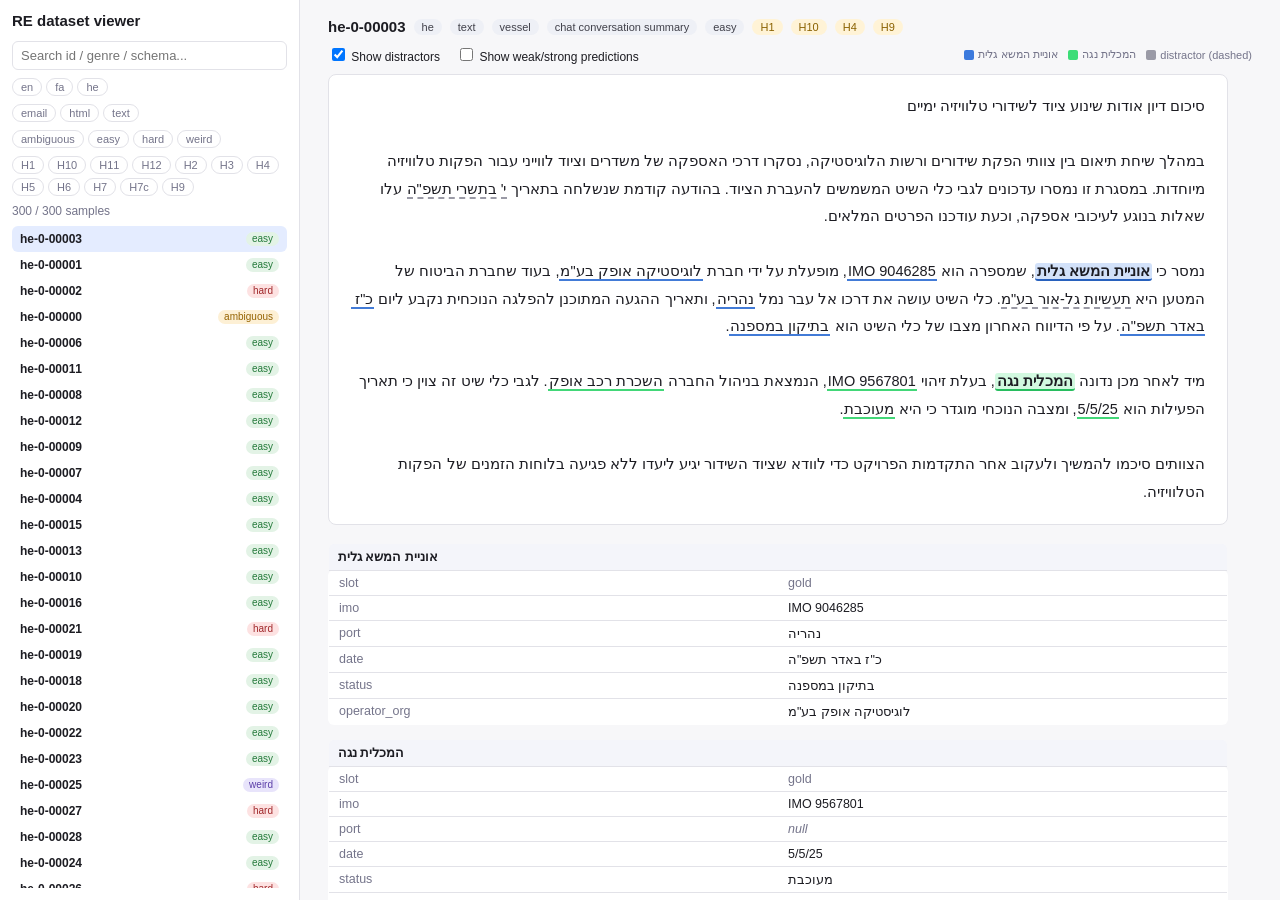
==== viewer/index.html @ ba24c869 "Add a static dataset viewer (entities/relations highlighted in text/HTML/email) - viewer/: vanilla-J" ====
<!doctype html>
<html lang="en">
<head>
<meta charset="utf-8">
<title>RE dataset viewer</title>
<meta name="viewport" content="width=device-width, initial-scale=1">
<link rel="stylesheet" href="style.css">
</head>
<body>
<div id="app">
  <aside id="sidebar">
    <h1>RE dataset viewer</h1>
    <input id="search" type="text" placeholder="Search id / genre / schema..." autocomplete="off">
    <div class="filter-group" id="lang-filters"></div>
    <div class="filter-group" id="format-filters"></div>
    <div class="filter-group" id="tier-filters"></div>
    <div class="filter-group" id="hardcase-filters"></div>
    <div id="sample-count" class="muted"></div>
    <ul id="sample-list"></ul>
  </aside>

  <main id="main">
    <div id="empty-state" class="muted">Select a sample on the left.</div>
    <div id="sample-view" hidden>
      <header id="sample-header"></header>

      <div id="controls">
        <label><input type="checkbox" id="toggle-decoys" checked> Show distractors</label>
        <label><input type="checkbox" id="toggle-preds"> Show weak/strong predictions</label>
        <span id="legend"></span>
      </div>

      <div id="doc-container" class="doc-text"></div>

      <section id="records-panel"></section>
    </div>
  </main>
</div>
<script src="data.js"></script>
<script src="app.js"></script>
</body>
</html>
---- viewer/style.css ----
:root {
  --bg: #f7f7f9;
  --panel: #ffffff;
  --border: #e2e2e8;
  --text: #1c1c22;
  --muted: #74748a;
  --accent: #2563eb;
}

* { box-sizing: border-box; }

body {
  margin: 0;
  font-family: -apple-system, Segoe UI, Roboto, Arial, sans-serif;
  color: var(--text);
  background: var(--bg);
}

#app {
  display: grid;
  grid-template-columns: 300px 1fr;
  height: 100vh;
}

#sidebar {
  border-right: 1px solid var(--border);
  background: var(--panel);
  padding: 12px;
  overflow-y: auto;
  display: flex;
  flex-direction: column;
  gap: 8px;
}

#sidebar h1 {
  font-size: 15px;
  margin: 0 0 4px;
}

#search {
  padding: 6px 8px;
  border: 1px solid var(--border);
  border-radius: 6px;
  font-size: 13px;
}

.filter-group {
  display: flex;
  flex-wrap: wrap;
  gap: 4px;
}

.chip {
  font-size: 11px;
  padding: 2px 8px;
  border-radius: 999px;
  border: 1px solid var(--border);
  background: #fff;
  cursor: pointer;
  user-select: none;
  color: var(--muted);
}

.chip.active {
  background: var(--accent);
  border-color: var(--accent);
  color: #fff;
}

.muted { color: var(--muted); font-size: 12px; }

#sample-list {
  list-style: none;
  margin: 0;
  padding: 0;
  overflow-y: auto;
  flex: 1;
}

#sample-list li {
  padding: 6px 8px;
  border-radius: 6px;
  cursor: pointer;
  font-size: 12px;
  display: flex;
  justify-content: space-between;
  gap: 6px;
}

#sample-list li:hover { background: #f0f1f5; }
#sample-list li.selected { background: #e4ecff; }

#sample-list .sid { font-weight: 600; }
#sample-list .tier-tag { font-size: 10px; padding: 1px 6px; border-radius: 999px; }
.tier-hard { background: #fde2e2; color: #a0272a; }
.tier-easy { background: #e3f3e6; color: #257a3b; }
.tier-ambiguous { background: #fdf0d5; color: #946200; }
.tier-weird { background: #e8e4fb; color: #5b3fa8; }

#main {
  padding: 18px 28px;
  overflow-y: auto;
}

#empty-state { margin-top: 40px; text-align: center; }

#sample-header {
  display: flex;
  flex-wrap: wrap;
  align-items: center;
  gap: 8px;
  margin-bottom: 10px;
}

#sample-header .sid { font-weight: 700; font-size: 15px; }

.badge {
  font-size: 11px;
  padding: 2px 8px;
  border-radius: 999px;
  background: #eef0f6;
  color: #40404a;
}

.badge.hc {
  background: #fff3d6;
  color: #8a6100;
  cursor: help;
}

#controls {
  display: flex;
  align-items: center;
  gap: 16px;
  font-size: 12px;
  margin-bottom: 10px;
  flex-wrap: wrap;
}

#legend {
  display: flex;
  gap: 10px;
  flex-wrap: wrap;
  margin-inline-start: auto;
}

.legend-item {
  display: inline-flex;
  align-items: center;
  gap: 4px;
  font-size: 11px;
  color: var(--muted);
}

.legend-swatch {
  width: 10px;
  height: 10px;
  border-radius: 2px;
  display: inline-block;
}

#doc-container {
  background: var(--panel);
  border: 1px solid var(--border);
  border-radius: 8px;
  padding: 18px 22px;
  font-size: 14.5px;
  line-height: 1.9;
  white-space: pre-wrap;
  word-break: break-word;
  max-width: 900px;
}

#doc-container[dir="rtl"] { text-align: right; }

/* Entity / relation highlighting: deliberately minimal (border + tint, no boxed backgrounds
   everywhere) so a dense document doesn't turn into a wall of color. */
mark.ent-main {
  background: hsl(var(--hue), 75%, 90%);
  border-bottom: 2px solid hsl(var(--hue), 65%, 45%);
  border-radius: 3px;
  padding: 0 2px;
  font-weight: 600;
  color: inherit;
  cursor: help;
}

mark.ent-slot {
  background: transparent;
  border-bottom: 2px solid hsl(var(--hue), 65%, 55%);
  padding: 0 1px;
  color: inherit;
  cursor: help;
}

mark.ent-decoy {
  background: transparent;
  border-bottom: 2px dashed #9a9aa6;
  color: inherit;
  cursor: help;
}

mark.pred-correct { outline: 2px solid #22a85e55; outline-offset: 1px; }
mark.pred-wrong { outline: 2px solid #d1343455; outline-offset: 1px; }

#records-panel {
  margin-top: 18px;
  max-width: 900px;
  display: flex;
  flex-direction: column;
  gap: 14px;
}

table.record-table {
  border-collapse: collapse;
  width: 100%;
  font-size: 12.5px;
  background: var(--panel);
  border: 1px solid var(--border);
  border-radius: 6px;
  overflow: hidden;
}

table.record-table caption {
  text-align: left;
  font-weight: 600;
  padding: 6px 10px;
  background: #f4f5fa;
  caption-side: top;
}

table.record-table th, table.record-table td {
  padding: 5px 10px;
  border-top: 1px solid var(--border);
  text-align: left;
  vertical-align: top;
}

table.record-table th { color: var(--muted); font-weight: 500; width: 110px; }

td.null-val { color: var(--muted); font-style: italic; }
td.pred-ok { color: #198754; }
td.pred-bad { color: #c0392b; }
td.pred-missing { color: var(--muted); font-style: italic; }
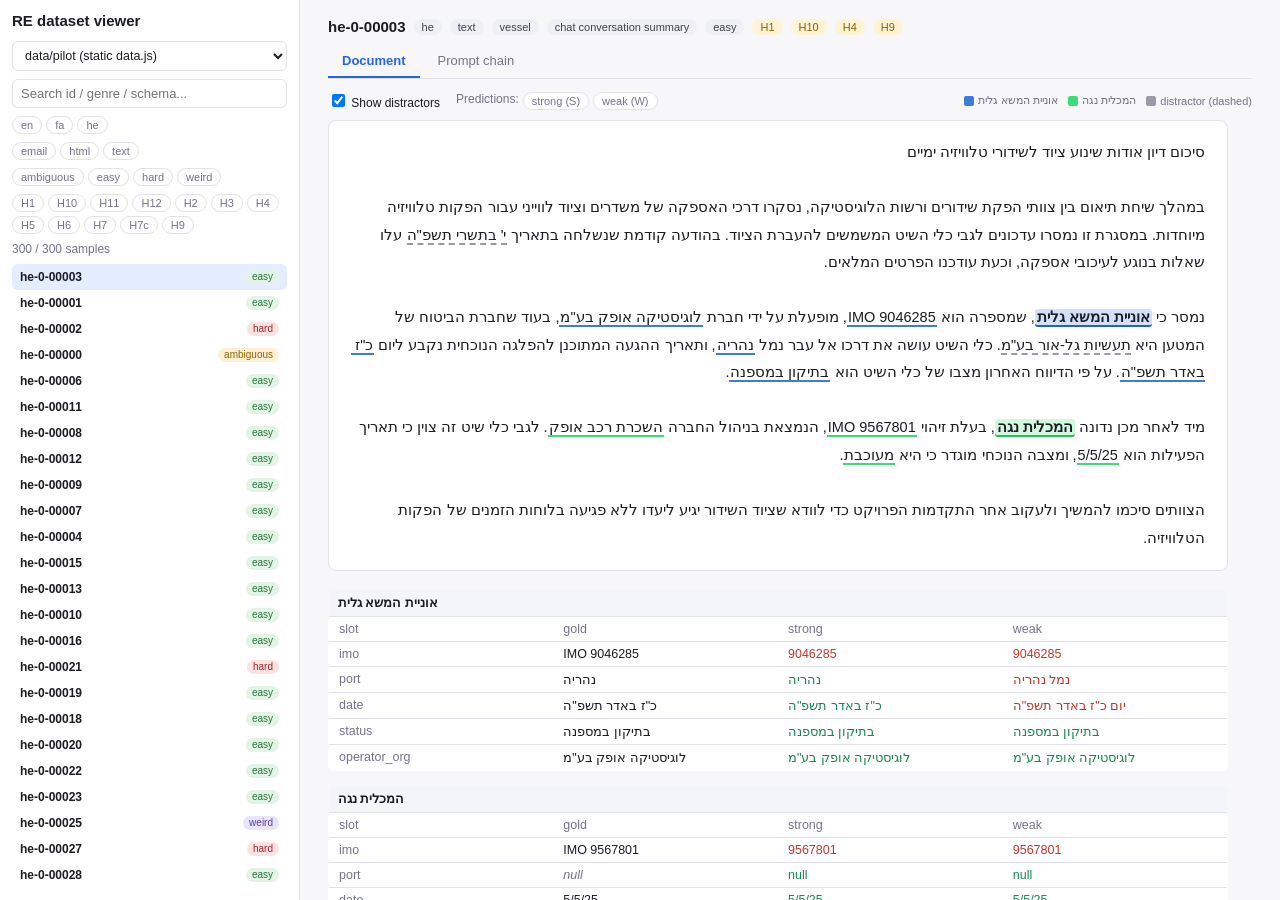
==== commit 7b84b084: "Dynamic dataset viewer: FastAPI server, dataset selector, prompt-chain tab, per-model prediction ove" ====
--- a/viewer/index.html
+++ b/viewer/index.html
@@ -10,6 +10,7 @@
 <div id="app">
   <aside id="sidebar">
     <h1>RE dataset viewer</h1>
+    <select id="dataset-select"></select>
     <input id="search" type="text" placeholder="Search id / genre / schema..." autocomplete="off">
     <div class="filter-group" id="lang-filters"></div>
     <div class="filter-group" id="format-filters"></div>
@@ -20,19 +21,28 @@
   </aside>
 
   <main id="main">
-    <div id="empty-state" class="muted">Select a sample on the left.</div>
+    <div id="empty-state" class="muted">Loading dataset...</div>
     <div id="sample-view" hidden>
       <header id="sample-header"></header>
 
-      <div id="controls">
-        <label><input type="checkbox" id="toggle-decoys" checked> Show distractors</label>
-        <label><input type="checkbox" id="toggle-preds"> Show weak/strong predictions</label>
-        <span id="legend"></span>
+      <nav id="view-tabs">
+        <button class="tab active" data-view="doc">Document</button>
+        <button class="tab" data-view="prompts">Prompt chain</button>
+      </nav>
+
+      <div id="doc-view">
+        <div id="controls">
+          <label><input type="checkbox" id="toggle-decoys" checked> Show distractors</label>
+          <span id="model-toggles" class="filter-group"></span>
+          <span id="legend"></span>
+        </div>
+
+        <div id="doc-container" class="doc-text"></div>
+
+        <section id="records-panel"></section>
       </div>
 
-      <div id="doc-container" class="doc-text"></div>
-
-      <section id="records-panel"></section>
+      <div id="prompts-view" hidden></div>
     </div>
   </main>
 </div>
--- a/viewer/style.css
+++ b/viewer/style.css
@@ -37,6 +37,15 @@
   margin: 0 0 4px;
 }
 
+#dataset-select {
+  padding: 6px 8px;
+  border: 1px solid var(--border);
+  border-radius: 6px;
+  font-size: 12.5px;
+  background: #fff;
+  color: var(--text);
+}
+
 #search {
   padding: 6px 8px;
   border: 1px solid var(--border);
@@ -103,6 +112,76 @@
 }
 
 #empty-state { margin-top: 40px; text-align: center; }
+
+#view-tabs {
+  display: flex;
+  gap: 4px;
+  margin-bottom: 12px;
+  border-bottom: 1px solid var(--border);
+}
+
+#view-tabs .tab {
+  border: none;
+  background: transparent;
+  padding: 8px 14px;
+  font-size: 13px;
+  cursor: pointer;
+  color: var(--muted);
+  border-bottom: 2px solid transparent;
+}
+
+#view-tabs .tab.active {
+  color: var(--accent);
+  border-bottom-color: var(--accent);
+  font-weight: 600;
+}
+
+#prompts-view {
+  max-width: 900px;
+}
+
+#prompts-view h2 {
+  font-size: 14px;
+  margin: 18px 0 8px;
+}
+
+#prompts-view h2:first-child { margin-top: 0; }
+
+.stage-card {
+  border: 1px solid var(--border);
+  border-radius: 8px;
+  padding: 10px 14px;
+  margin-bottom: 10px;
+  background: var(--panel);
+}
+
+.stage-card h3 {
+  font-size: 13px;
+  margin: 0 0 6px;
+}
+
+.stage-card details {
+  margin-top: 8px;
+  font-size: 12px;
+}
+
+.stage-card summary {
+  cursor: pointer;
+  color: var(--accent);
+}
+
+pre.prompt-block {
+  white-space: pre-wrap;
+  word-break: break-word;
+  background: #f4f5fa;
+  border: 1px solid var(--border);
+  border-radius: 6px;
+  padding: 10px 12px;
+  font-size: 12px;
+  line-height: 1.5;
+  max-height: 420px;
+  overflow-y: auto;
+}
 
 #sample-header {
   display: flex;
@@ -203,6 +282,24 @@
 mark.pred-correct { outline: 2px solid #22a85e55; outline-offset: 1px; }
 mark.pred-wrong { outline: 2px solid #d1343455; outline-offset: 1px; }
 
+/* Per-model verdict badges, appended right after a highlighted span when that model's
+   predictions overlay is toggled on. Kept tiny/compact so multiple models can be compared
+   side-by-side on the same text without turning the document into a wall of markup. */
+sup.verdict {
+  font-size: 9.5px;
+  font-weight: 700;
+  padding: 0 2px;
+  border-radius: 3px;
+  margin-inline-start: 1px;
+  cursor: help;
+  vertical-align: super;
+}
+
+sup.verdict-ok { background: #e3f3e6; color: #198754; }
+sup.verdict-wrong { background: #fde2e2; color: #c0392b; }
+sup.verdict-missing { background: #eef0f6; color: var(--muted); }
+sup.verdict-hit { background: #fff3d6; color: #8a6100; }
+
 #records-panel {
   margin-top: 18px;
   max-width: 900px;
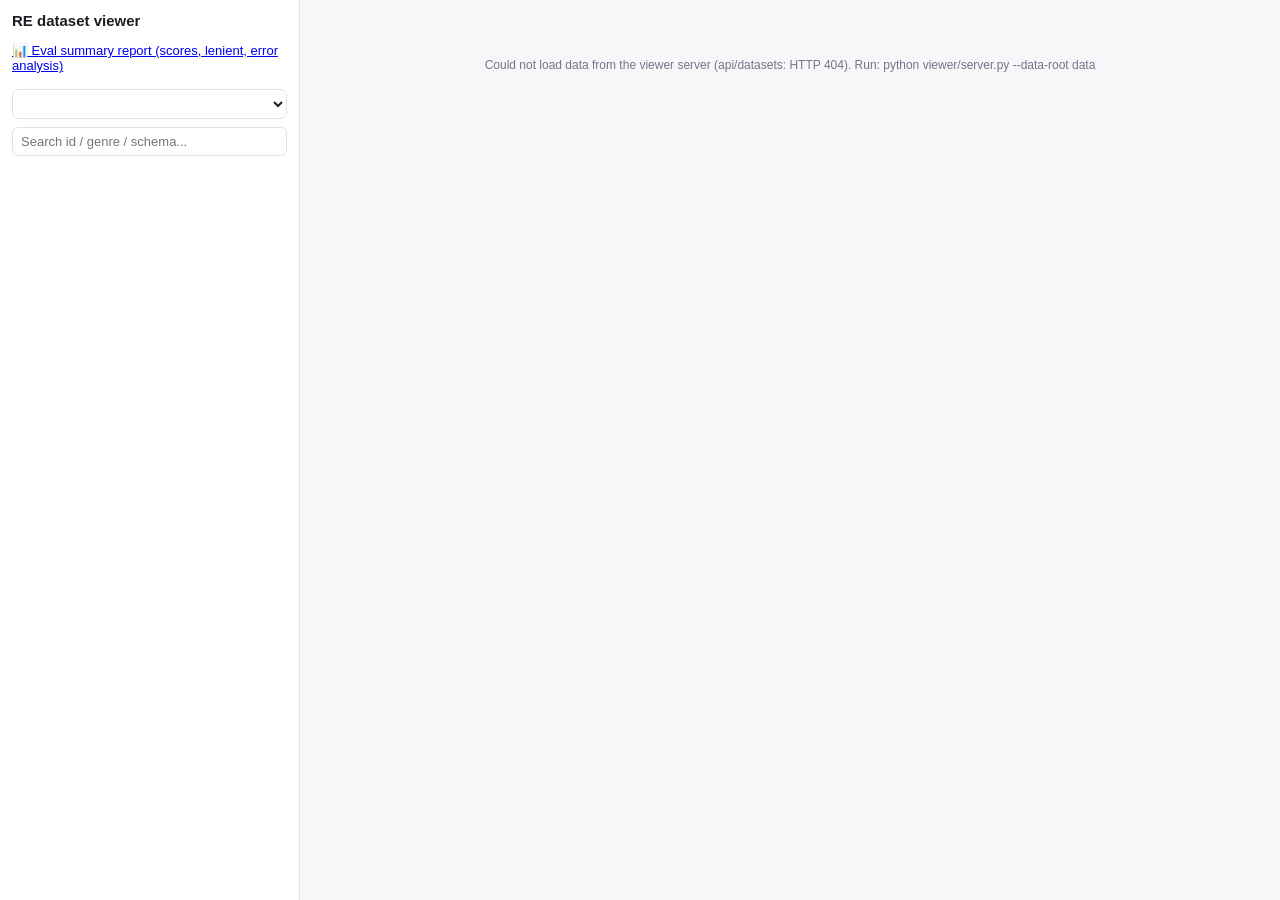
==== commit 9a6e088d: "Stage 2 M1: hard he/fa GRPO samples, long-doc chunking, reports - re_synth: H13-H18 big tables and H" ====
--- a/viewer/index.html
+++ b/viewer/index.html
@@ -10,12 +10,14 @@
 <div id="app">
   <aside id="sidebar">
     <h1>RE dataset viewer</h1>
+    <p class="report-link"><a id="report-link" href="http://10.45.93.247:8112/report/pilot_compare.html" target="_blank">📊 Eval summary report (scores, lenient, error analysis)</a></p>
     <select id="dataset-select"></select>
     <input id="search" type="text" placeholder="Search id / genre / schema..." autocomplete="off">
     <div class="filter-group" id="lang-filters"></div>
     <div class="filter-group" id="format-filters"></div>
     <div class="filter-group" id="tier-filters"></div>
     <div class="filter-group" id="hardcase-filters"></div>
+    <div class="filter-group" id="flag-filters"></div>
     <div id="sample-count" class="muted"></div>
     <ul id="sample-list"></ul>
   </aside>
@@ -40,13 +42,13 @@
         <div id="doc-container" class="doc-text"></div>
 
         <section id="records-panel"></section>
+        <section id="reasoning-panel"></section>
       </div>
 
       <div id="prompts-view" hidden></div>
     </div>
   </main>
 </div>
-<script src="data.js"></script>
 <script src="app.js"></script>
 </body>
 </html>
--- a/viewer/style.css
+++ b/viewer/style.css
@@ -339,3 +339,13 @@
 td.pred-ok { color: #198754; }
 td.pred-bad { color: #c0392b; }
 td.pred-missing { color: var(--muted); font-style: italic; }
+
+/* compare-report flags + per-model sample F1 */
+#sample-list .flag-tag { color: #d97706; margin-left: 4px; }
+.badge.flag { background: #fef3c7; color: #92400e; border-color: #f59e0b; }
+.badge.f1-ok { background: #dcfce7; color: #166534; }
+.badge.f1-mid { background: #fef9c3; color: #854d0e; }
+.badge.f1-bad { background: #fee2e2; color: #991b1b; }
+#reasoning-panel details { margin: 6px 0; }
+#reasoning-panel pre { max-height: 360px; overflow: auto; white-space: pre-wrap; }
+.report-link{margin:2px 0 8px;font-size:13px}
